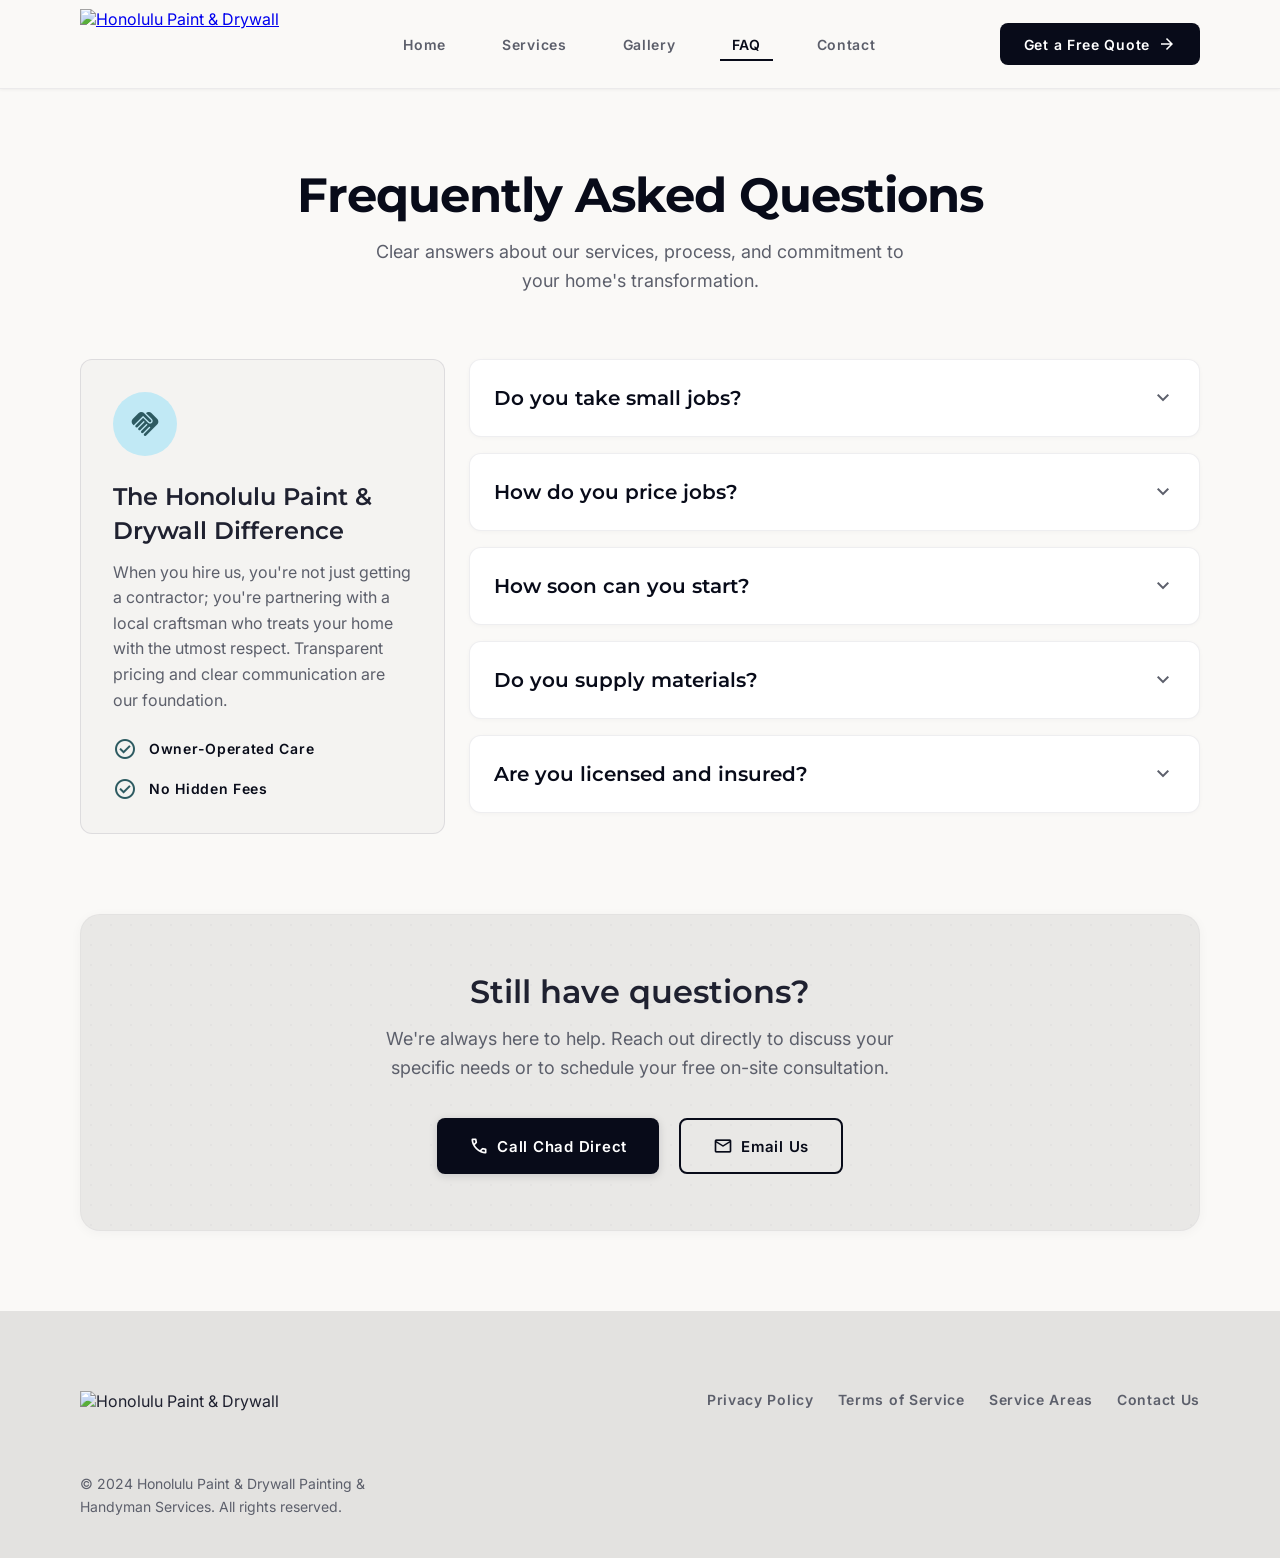
==== faq.html @ 26e697c6 "Initial website build" ====
<!DOCTYPE html>
<html lang="en">
<head>
  <meta charset="utf-8">
  <meta name="viewport" content="width=device-width, initial-scale=1.0">
  <title>FAQ – Honolulu Paint &amp; Drywall</title>
  <link rel="stylesheet" href="shared.css">
  <link rel="stylesheet" href="faq.css">
  <link rel="preconnect" href="https://fonts.googleapis.com">
  <link rel="preconnect" href="https://fonts.gstatic.com" crossorigin>
  <link href="https://fonts.googleapis.com/css2?family=Inter:wght@400;600&family=Montserrat:wght@600;700&display=swap" rel="stylesheet">
  <link href="https://fonts.googleapis.com/css2?family=Material+Symbols+Outlined:wght,FILL@100..700,0..1&display=swap" rel="stylesheet">
</head>
<body>

<!-- NAV -->
<nav class="nav">
  <div class="nav-inner">
    <a href="index.html" class="nav-logo"><img src="https://lh3.googleusercontent.com/aida-public/[base64]" alt="Honolulu Paint & Drywall"></a>
    <div class="nav-links">
      <a href="index.html">Home</a>
      <a href="services.html">Services</a>
      <a href="gallery.html">Gallery</a>
      <a href="faq.html" class="active">FAQ</a>
      <a href="faq.html#contact">Contact</a>
    </div>
    <a href="index.html#quote" class="nav-cta">Get a Free Quote <span class="material-symbols-outlined" style="font-size:18px">arrow_forward</span></a>
    <button class="nav-menu-btn" id="mobileMenuBtn" aria-label="Open menu">
      <span class="material-symbols-outlined">menu</span>
    </button>
  </div>
  <div class="mobile-menu" id="mobileMenu">
    <a href="index.html">Home</a>
    <a href="services.html">Services</a>
    <a href="gallery.html">Gallery</a>
    <a href="faq.html" class="active">FAQ</a>
    <a href="index.html#quote" class="mobile-cta">Get a Free Quote</a>
  </div>
</nav>

<!-- PAGE HERO -->
<header class="faq-hero">
  <div class="container" style="text-align:center">
    <h1>Frequently Asked Questions</h1>
    <p class="body-lg text-muted" style="max-width:540px;margin:16px auto 0">Clear answers about our services, process, and commitment to your home's transformation.</p>
  </div>
</header>

<!-- FAQ LAYOUT -->
<main class="faq-main">
  <div class="container">
    <div class="faq-layout">

      <!-- SIDE PANEL -->
      <aside class="faq-sidebar">
        <div class="sidebar-icon">
          <span class="material-symbols-outlined icon-fill" style="font-size:32px;color:var(--accent-teal)">handshake</span>
        </div>
        <h3 class="headline-sm" style="margin-bottom:12px">The Honolulu Paint &amp; Drywall Difference</h3>
        <p class="body-md text-muted" style="margin-bottom:24px">When you hire us, you're not just getting a contractor; you're partnering with a local craftsman who treats your home with the utmost respect. Transparent pricing and clear communication are our foundation.</p>
        <div class="sidebar-badges">
          <div class="sidebar-badge">
            <span class="material-symbols-outlined" style="color:var(--accent-teal)">check_circle</span>
            <span class="label-bold text-primary">Owner-Operated Care</span>
          </div>
          <div class="sidebar-badge">
            <span class="material-symbols-outlined" style="color:var(--accent-teal)">check_circle</span>
            <span class="label-bold text-primary">No Hidden Fees</span>
          </div>
        </div>
      </aside>

      <!-- ACCORDION -->
      <div class="faq-accordion">

        <div class="accordion-item">
          <div class="accordion-trigger" onclick="toggleAccordion(this.parentElement)">
            <h4 class="accordion-title">Do you take small jobs?</h4>
            <span class="material-symbols-outlined expand-icon">expand_more</span>
          </div>
          <div class="accordion-content">
            <div class="accordion-divider"></div>
            <p class="body-md text-muted">Absolutely. We understand that sometimes you just need a single wall patched or a small room refreshed. Chad personally handles smaller repair and paint jobs with the same dedication to quality as full-home renovations.</p>
          </div>
        </div>

        <div class="accordion-item">
          <div class="accordion-trigger" onclick="toggleAccordion(this.parentElement)">
            <h4 class="accordion-title">How do you price jobs?</h4>
            <span class="material-symbols-outlined expand-icon">expand_more</span>
          </div>
          <div class="accordion-content">
            <div class="accordion-divider"></div>
            <p class="body-md text-muted">We believe in complete transparency. Every project begins with a free, detailed walkthrough. We then provide a formalized, itemized quote breaking down labor and materials. There are no surprises or hidden fees — the price you see is the price you pay to get the job done right.</p>
          </div>
        </div>

        <div class="accordion-item">
          <div class="accordion-trigger" onclick="toggleAccordion(this.parentElement)">
            <h4 class="accordion-title">How soon can you start?</h4>
            <span class="material-symbols-outlined expand-icon">expand_more</span>
          </div>
          <div class="accordion-content">
            <div class="accordion-divider"></div>
            <p class="body-md text-muted">Our schedule fluctuates based on current projects, but we typically aim to begin new work within 1 to 3 weeks of quote approval. For emergency drywall repairs, we try to accommodate faster timelines whenever possible.</p>
          </div>
        </div>

        <div class="accordion-item">
          <div class="accordion-trigger" onclick="toggleAccordion(this.parentElement)">
            <h4 class="accordion-title">Do you supply materials?</h4>
            <span class="material-symbols-outlined expand-icon">expand_more</span>
          </div>
          <div class="accordion-content">
            <div class="accordion-divider"></div>
            <p class="body-md text-muted">Yes, we provide all the necessary professional-grade supplies, including premium paints, professional drywall compounds, and protective coverings. If you have a specific custom paint or finish you've already purchased, we are happy to use it and will adjust the quote accordingly.</p>
          </div>
        </div>

        <div class="accordion-item">
          <div class="accordion-trigger" onclick="toggleAccordion(this.parentElement)">
            <h4 class="accordion-title">Are you licensed and insured?</h4>
            <span class="material-symbols-outlined expand-icon">expand_more</span>
          </div>
          <div class="accordion-content">
            <div class="accordion-divider"></div>
            <p class="body-md text-muted">Absolutely. Honolulu Paint &amp; Drywall is fully licensed, bonded, and insured. We prioritize your peace of mind and the safety of your property above all else.</p>
          </div>
        </div>

      </div>
    </div>

    <!-- CONTACT CTA -->
    <div class="faq-cta" id="contact">
      <div class="faq-cta-dots"></div>
      <div class="faq-cta-body">
        <h2 class="headline-md" style="margin-bottom:12px">Still have questions?</h2>
        <p class="body-lg text-muted" style="max-width:520px;margin:0 auto 36px">We're always here to help. Reach out directly to discuss your specific needs or to schedule your free on-site consultation.</p>
        <div class="faq-cta-actions">
          <a href="tel:+15551234567" class="btn-primary" style="padding:16px 32px;font-size:15px">
            <span class="material-symbols-outlined" style="font-size:20px">call</span> Call Chad Direct
          </a>
          <a href="mailto:contact@honolulupaintanddrywall.com" class="btn-secondary" style="padding:16px 32px;font-size:15px">
            <span class="material-symbols-outlined" style="font-size:20px">mail</span> Email Us
          </a>
        </div>
      </div>
    </div>

  </div>
</main>

<!-- FOOTER -->
<footer class="footer">
  <div class="footer-inner">
    <div class="footer-brand">
      <img src="https://lh3.googleusercontent.com/aida-public/[base64]" alt="Honolulu Paint & Drywall">
      <p class="footer-copy">© 2024 Honolulu Paint &amp; Drywall Painting &amp; Handyman Services. All rights reserved.</p>
    </div>
    <div class="footer-links">
      <a href="#">Privacy Policy</a>
      <a href="#">Terms of Service</a>
      <a href="#">Service Areas</a>
      <a href="faq.html#contact">Contact Us</a>
    </div>
  </div>
</footer>

<script src="nav.js"></script>
<script>
function toggleAccordion(item) {
  item.classList.toggle('active');
}
</script>
</body>
</html>
---- shared.css ----
/* ===== SHARED STYLES - Honolulu Paint & Drywall ===== */
@import url('https://fonts.googleapis.com/css2?family=Inter:wght@400;600&family=Montserrat:wght@600;700&display=swap');
@import url('https://fonts.googleapis.com/css2?family=Material+Symbols+Outlined:wght,FILL@100..700,0..1&display=swap');

:root {
  --primary: #080b19;
  --on-primary: #ffffff;
  --primary-container: #1f2130;
  --on-primary-container: #87889b;
  --inverse-primary: #c4c5d9;
  --primary-fixed: #e1e1f6;
  --primary-fixed-dim: #c4c5d9;
  --on-primary-fixed: #191b29;
  --on-primary-fixed-variant: #444656;

  --secondary: #3e646e;
  --on-secondary: #ffffff;
  --secondary-container: #c1e9f5;
  --on-secondary-container: #446a74;
  --secondary-fixed: #c1e9f5;
  --secondary-fixed-dim: #a5cdd8;
  --on-secondary-fixed: #001f26;
  --on-secondary-fixed-variant: #254c55;

  --tertiary: #110b00;
  --on-tertiary: #ffffff;
  --tertiary-container: #29210c;
  --on-tertiary-container: #95886c;
  --tertiary-fixed: #f1e1c0;
  --tertiary-fixed-dim: #d4c5a6;
  --on-tertiary-fixed: #221b07;
  --on-tertiary-fixed-variant: #50462e;

  --surface: #faf9f7;
  --surface-dim: #dadad8;
  --surface-bright: #faf9f7;
  --surface-container-lowest: #ffffff;
  --surface-container-low: #f4f3f1;
  --surface-container: #efeeec;
  --surface-container-high: #e9e8e6;
  --surface-container-highest: #e3e2e0;
  --surface-variant: #e3e2e0;
  --surface-warm: #F2F2F2;
  --surface-tint: #5c5d6f;
  --on-surface: #1a1c1b;
  --on-surface-variant: #46464c;
  --inverse-surface: #2f3130;
  --inverse-on-surface: #f1f1ef;

  --background: #faf9f7;
  --on-background: #1a1c1b;

  --outline: #77767d;
  --outline-variant: #c7c5cc;

  --error: #ba1a1a;
  --on-error: #ffffff;
  --error-container: #ffdad6;
  --on-error-container: #93000a;

  --accent-teal: #2D5A61;
  --text-main: #1F2130;
  --text-muted: #5C5F6B;

  /* Spacing */
  --margin-desktop: 40px;
  --margin-mobile: 16px;
  --container-max: 1200px;
  --gutter: 24px;
  --section-gap: 80px;
  --base: 8px;

  /* Border radius */
  --radius-sm: 0.125rem;
  --radius: 0.25rem;
  --radius-lg: 0.5rem;
  --radius-xl: 0.75rem;
}

* { box-sizing: border-box; margin: 0; padding: 0; }

body {
  font-family: 'Inter', sans-serif;
  background: var(--surface);
  color: var(--text-main);
  -webkit-font-smoothing: antialiased;
  overflow-x: hidden;
}

.material-symbols-outlined {
  font-family: 'Material Symbols Outlined';
  font-weight: normal;
  font-style: normal;
  font-size: 24px;
  line-height: 1;
  letter-spacing: normal;
  text-transform: none;
  display: inline-block;
  white-space: nowrap;
  word-wrap: normal;
  direction: ltr;
  font-variation-settings: 'FILL' 0, 'wght' 400, 'GRAD' 0, 'opsz' 24;
  -webkit-font-smoothing: antialiased;
}
.icon-fill { font-variation-settings: 'FILL' 1, 'wght' 400, 'GRAD' 0, 'opsz' 24; }

/* Typography */
.display-lg { font-family: 'Montserrat', sans-serif; font-size: 48px; font-weight: 700; line-height: 1.1; letter-spacing: -0.02em; }
.display-lg-mobile { font-family: 'Montserrat', sans-serif; font-size: 36px; font-weight: 700; line-height: 1.2; letter-spacing: -0.02em; }
.headline-md { font-family: 'Montserrat', sans-serif; font-size: 32px; font-weight: 600; line-height: 1.3; }
.headline-sm { font-family: 'Montserrat', sans-serif; font-size: 24px; font-weight: 600; line-height: 1.4; }
.body-lg { font-family: 'Inter', sans-serif; font-size: 18px; font-weight: 400; line-height: 1.6; }
.body-md { font-family: 'Inter', sans-serif; font-size: 16px; font-weight: 400; line-height: 1.6; }
.label-bold { font-family: 'Inter', sans-serif; font-size: 14px; font-weight: 600; line-height: 1.2; letter-spacing: 0.05em; }
.caption { font-family: 'Inter', sans-serif; font-size: 12px; font-weight: 400; line-height: 1.4; }

/* Layout */
.container { max-width: var(--container-max); margin: 0 auto; padding: 0 var(--margin-desktop); }
@media (max-width: 768px) { .container { padding: 0 var(--margin-mobile); } }

/* ===== NAVIGATION ===== */
.nav {
  background: rgba(250,249,247,0.95);
  backdrop-filter: blur(12px);
  -webkit-backdrop-filter: blur(12px);
  position: sticky;
  top: 0;
  width: 100%;
  border-bottom: 1px solid rgba(199,197,204,0.3);
  box-shadow: 0 1px 3px rgba(0,0,0,0.05);
  z-index: 50;
}
.nav-inner {
  display: flex;
  justify-content: space-between;
  align-items: center;
  max-width: var(--container-max);
  margin: 0 auto;
  padding: 0 var(--margin-desktop);
  height: 88px;
}
.nav-logo img { height: 70px; width: auto; object-fit: contain; display: block; }
.nav-links { display: flex; gap: 32px; align-items: center; }
.nav-links a {
  font-family: 'Inter', sans-serif; font-size: 14px; font-weight: 600;
  letter-spacing: 0.05em; text-decoration: none; color: var(--text-muted);
  padding: 8px 12px; transition: color 0.2s;
}
.nav-links a:hover { color: var(--primary); }
.nav-links a.active { color: var(--primary); border-bottom: 2px solid var(--primary); padding-bottom: 6px; }
.nav-cta {
  display: inline-flex; align-items: center; gap: 8px;
  background: var(--primary); color: var(--on-primary);
  font-family: 'Inter', sans-serif; font-size: 14px; font-weight: 600;
  letter-spacing: 0.05em; padding: 12px 24px; border-radius: var(--radius-lg);
  text-decoration: none; border: none; cursor: pointer; transition: opacity 0.2s;
}
.nav-cta:hover { opacity: 0.9; }
.nav-menu-btn { display: none; background: none; border: none; cursor: pointer; color: var(--primary); }
@media (max-width: 768px) {
  .nav-inner { padding: 0 var(--margin-mobile); }
  .nav-links { display: none; }
  .nav-cta { display: none; }
  .nav-menu-btn { display: block; }
}
.mobile-menu {
  display: none; flex-direction: column;
  background: var(--surface); border-top: 1px solid rgba(199,197,204,0.3);
  padding: 16px var(--margin-mobile);
}
.mobile-menu.open { display: flex; }
.mobile-menu a {
  font-family: 'Inter', sans-serif; font-size: 14px; font-weight: 600;
  letter-spacing: 0.05em; text-decoration: none; color: var(--text-muted);
  padding: 12px 0; border-bottom: 1px solid rgba(199,197,204,0.2);
}
.mobile-menu a.active { color: var(--primary); border-left: 4px solid var(--primary); padding-left: 12px; background: var(--surface-container-low); }
.mobile-menu .mobile-cta {
  margin-top: 16px; background: var(--primary); color: var(--on-primary);
  text-align: center; padding: 14px; border-radius: var(--radius-lg); font-weight: 600;
}

/* ===== FOOTER ===== */
.footer { background: var(--surface-container-highest); padding: var(--section-gap) 0 40px; }
.footer-inner {
  max-width: var(--container-max); margin: 0 auto;
  padding: 0 var(--margin-desktop);
  display: flex; justify-content: space-between; align-items: flex-start;
  gap: var(--gutter); flex-wrap: wrap;
}
.footer-brand img { height: 70px; object-fit: contain; display: block; margin-bottom: 12px; }
.footer-copy { font-family: 'Inter', sans-serif; font-size: 14px; color: var(--text-muted); max-width: 320px; line-height: 1.6; }
.footer-links { display: flex; flex-wrap: wrap; gap: 24px; align-items: center; }
.footer-links a {
  font-family: 'Inter', sans-serif; font-size: 14px; font-weight: 600;
  letter-spacing: 0.05em; color: var(--text-muted); text-decoration: none; transition: color 0.2s;
}
.footer-links a:hover { color: var(--primary); }
@media (max-width: 768px) {
  .footer-inner { flex-direction: column; align-items: center; padding: 0 var(--margin-mobile); text-align: center; }
  .footer-links { justify-content: center; }
}

/* ===== BUTTONS ===== */
.btn-primary {
  display: inline-flex; align-items: center; gap: 8px;
  background: var(--primary); color: var(--on-primary);
  font-family: 'Inter', sans-serif; font-size: 14px; font-weight: 600;
  letter-spacing: 0.05em; padding: 14px 32px; border-radius: var(--radius-lg);
  text-decoration: none; border: none; cursor: pointer; transition: opacity 0.2s;
  box-shadow: 0 2px 8px rgba(8,11,25,0.15);
}
.btn-primary:hover { opacity: 0.9; }
.btn-secondary {
  display: inline-flex; align-items: center; gap: 8px;
  background: transparent; color: var(--primary);
  font-family: 'Inter', sans-serif; font-size: 14px; font-weight: 600;
  letter-spacing: 0.05em; padding: 14px 32px; border-radius: var(--radius-lg);
  text-decoration: none; border: 2px solid var(--primary); cursor: pointer; transition: background 0.2s;
}
.btn-secondary:hover { background: rgba(8,11,25,0.05); }

/* Utilities */
.text-primary { color: var(--primary); }
.text-muted { color: var(--text-muted); }
.text-teal { color: var(--accent-teal); }
.text-white { color: #fff; }
---- faq.css ----
/* ===== FAQ PAGE ===== */
.faq-hero {
  padding: var(--section-gap) 0 64px;
}
.faq-hero h1 {
  font-family: 'Montserrat', sans-serif;
  font-size: 48px; font-weight: 700;
  line-height: 1.1; letter-spacing: -0.02em;
  color: var(--primary);
}

/* Layout */
.faq-main { padding-bottom: var(--section-gap); }
.faq-layout {
  display: grid;
  grid-template-columns: 4fr 8fr;
  gap: var(--gutter);
  align-items: start;
  margin-bottom: var(--section-gap);
}

/* Sidebar */
.faq-sidebar {
  background: var(--surface-container-low);
  border: 1px solid rgba(199,197,204,0.5);
  border-radius: var(--radius-xl);
  padding: 32px;
  position: sticky;
  top: 108px;
}
.sidebar-icon {
  width: 64px; height: 64px;
  background: var(--secondary-container);
  border-radius: 50%;
  display: flex; align-items: center; justify-content: center;
  margin-bottom: 24px;
}
.sidebar-badges { display: flex; flex-direction: column; gap: 16px; }
.sidebar-badge {
  display: flex; align-items: center; gap: 12px;
}

/* Accordion */
.faq-accordion { display: flex; flex-direction: column; gap: 16px; }

.accordion-item {
  background: var(--surface-container-lowest);
  border: 1px solid rgba(199,197,204,0.3);
  border-radius: var(--radius-xl);
  overflow: hidden;
  box-shadow: 0 1px 4px rgba(0,0,0,0.03);
  cursor: pointer;
  transition: box-shadow 0.2s;
}
.accordion-item:hover { box-shadow: 0 4px 12px rgba(31,33,48,0.06); }

.accordion-trigger {
  display: flex;
  justify-content: space-between;
  align-items: center;
  padding: 24px;
  gap: 16px;
}
.accordion-title {
  font-family: 'Montserrat', sans-serif;
  font-size: 20px; font-weight: 600;
  line-height: 1.4;
  color: var(--primary);
  flex: 1;
}

.expand-icon {
  color: var(--text-muted);
  flex-shrink: 0;
  transition: transform 0.3s ease;
}
.accordion-item.active .expand-icon { transform: rotate(180deg); }

.accordion-content {
  max-height: 0;
  overflow: hidden;
  opacity: 0;
  transition: max-height 0.35s ease, opacity 0.3s ease, padding 0.3s ease;
  padding: 0 24px;
}
.accordion-item.active .accordion-content {
  max-height: 400px;
  opacity: 1;
  padding: 0 24px 24px;
}
.accordion-divider {
  height: 1px;
  background: var(--surface-variant);
  margin-bottom: 16px;
}

/* FAQ CTA */
.faq-cta {
  background: var(--surface-container-high);
  border: 1px solid rgba(199,197,204,0.2);
  border-radius: 20px;
  padding: 56px 48px;
  text-align: center;
  position: relative; overflow: hidden;
  box-shadow: 0 2px 12px rgba(31,33,48,0.04);
}
.faq-cta-dots {
  position: absolute; inset: 0;
  background-image: radial-gradient(var(--text-main) 1px, transparent 1px);
  background-size: 20px 20px;
  opacity: 0.03;
  pointer-events: none;
}
.faq-cta-body { position: relative; z-index: 1; }
.faq-cta-actions {
  display: flex; flex-wrap: wrap;
  justify-content: center;
  gap: 20px;
}

@media (max-width: 1024px) {
  .faq-layout { grid-template-columns: 1fr; }
  .faq-sidebar { position: static; }
}
@media (max-width: 768px) {
  .faq-hero h1 { font-size: 32px; }
  .faq-cta { padding: 40px 24px; }
  .faq-cta-actions { flex-direction: column; align-items: stretch; }
  .faq-cta-actions a { justify-content: center; }
  .accordion-title { font-size: 17px; }
}
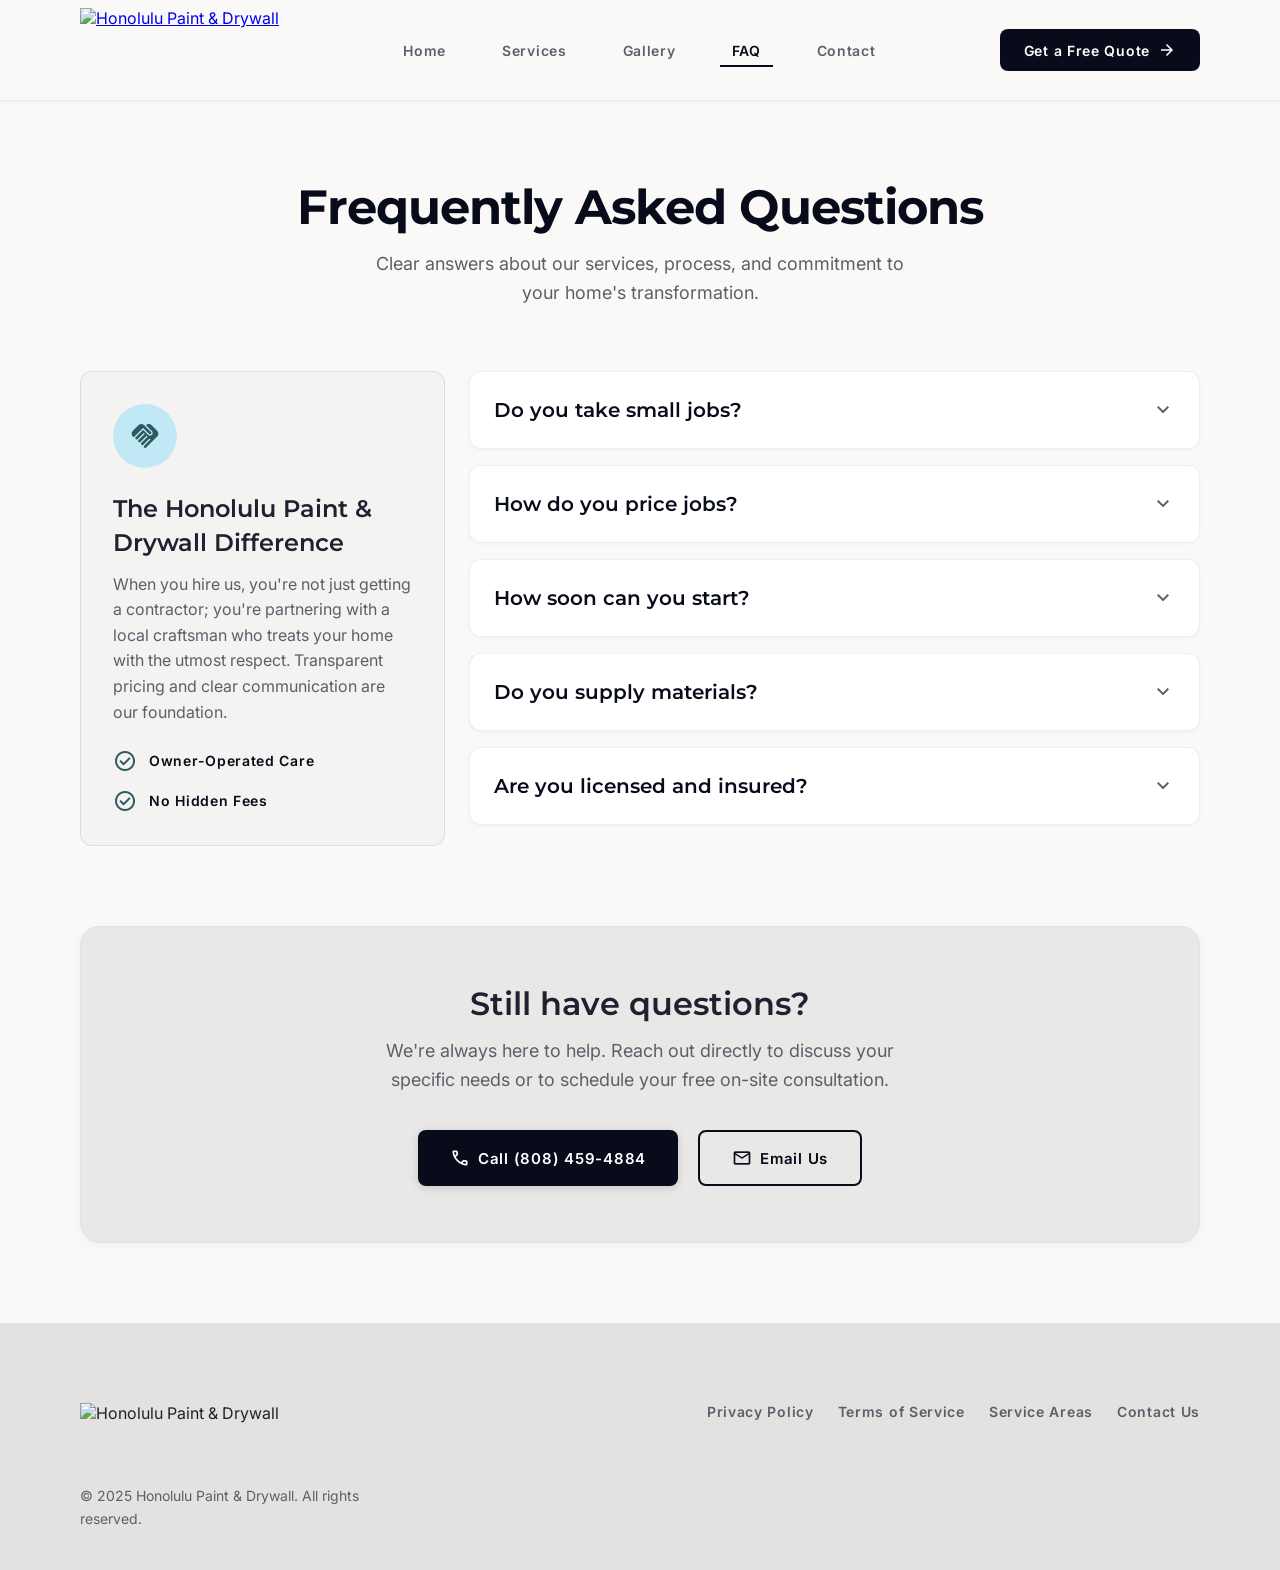
==== commit 695de8a2: "Fix bugs and polish across all pages - Fix wrong phone/email in FAQ contact section - Add working fi" ====
--- a/faq.html
+++ b/faq.html
@@ -138,10 +138,10 @@
         <h2 class="headline-md" style="margin-bottom:12px">Still have questions?</h2>
         <p class="body-lg text-muted" style="max-width:520px;margin:0 auto 36px">We're always here to help. Reach out directly to discuss your specific needs or to schedule your free on-site consultation.</p>
         <div class="faq-cta-actions">
-          <a href="tel:+15551234567" class="btn-primary" style="padding:16px 32px;font-size:15px">
-            <span class="material-symbols-outlined" style="font-size:20px">call</span> Call Chad Direct
+          <a href="tel:+18084594884" class="btn-primary" style="padding:16px 32px;font-size:15px">
+            <span class="material-symbols-outlined" style="font-size:20px">call</span> Call (808) 459-4884
           </a>
-          <a href="mailto:contact@honolulupaintanddrywall.com" class="btn-secondary" style="padding:16px 32px;font-size:15px">
+          <a href="mailto:chadprice59@gmail.com" class="btn-secondary" style="padding:16px 32px;font-size:15px">
             <span class="material-symbols-outlined" style="font-size:20px">mail</span> Email Us
           </a>
         </div>
@@ -156,7 +156,7 @@
   <div class="footer-inner">
     <div class="footer-brand">
       <img src="https://lh3.googleusercontent.com/aida-public/[base64]" alt="Honolulu Paint & Drywall">
-      <p class="footer-copy">© 2024 Honolulu Paint &amp; Drywall Painting &amp; Handyman Services. All rights reserved.</p>
+      <p class="footer-copy">© 2025 Honolulu Paint &amp; Drywall. All rights reserved.</p>
     </div>
     <div class="footer-links">
       <a href="#">Privacy Policy</a>
--- a/shared.css
+++ b/shared.css
@@ -137,9 +137,9 @@
   max-width: var(--container-max);
   margin: 0 auto;
   padding: 0 var(--margin-desktop);
-  height: 88px;
-}
-.nav-logo img { height: 70px; width: auto; object-fit: contain; display: block; }
+  height: 100px;
+}
+.nav-logo img { height: 84px; width: auto; object-fit: contain; display: block; }
 .nav-links { display: flex; gap: 32px; align-items: center; }
 .nav-links a {
   font-family: 'Inter', sans-serif; font-size: 14px; font-weight: 600;
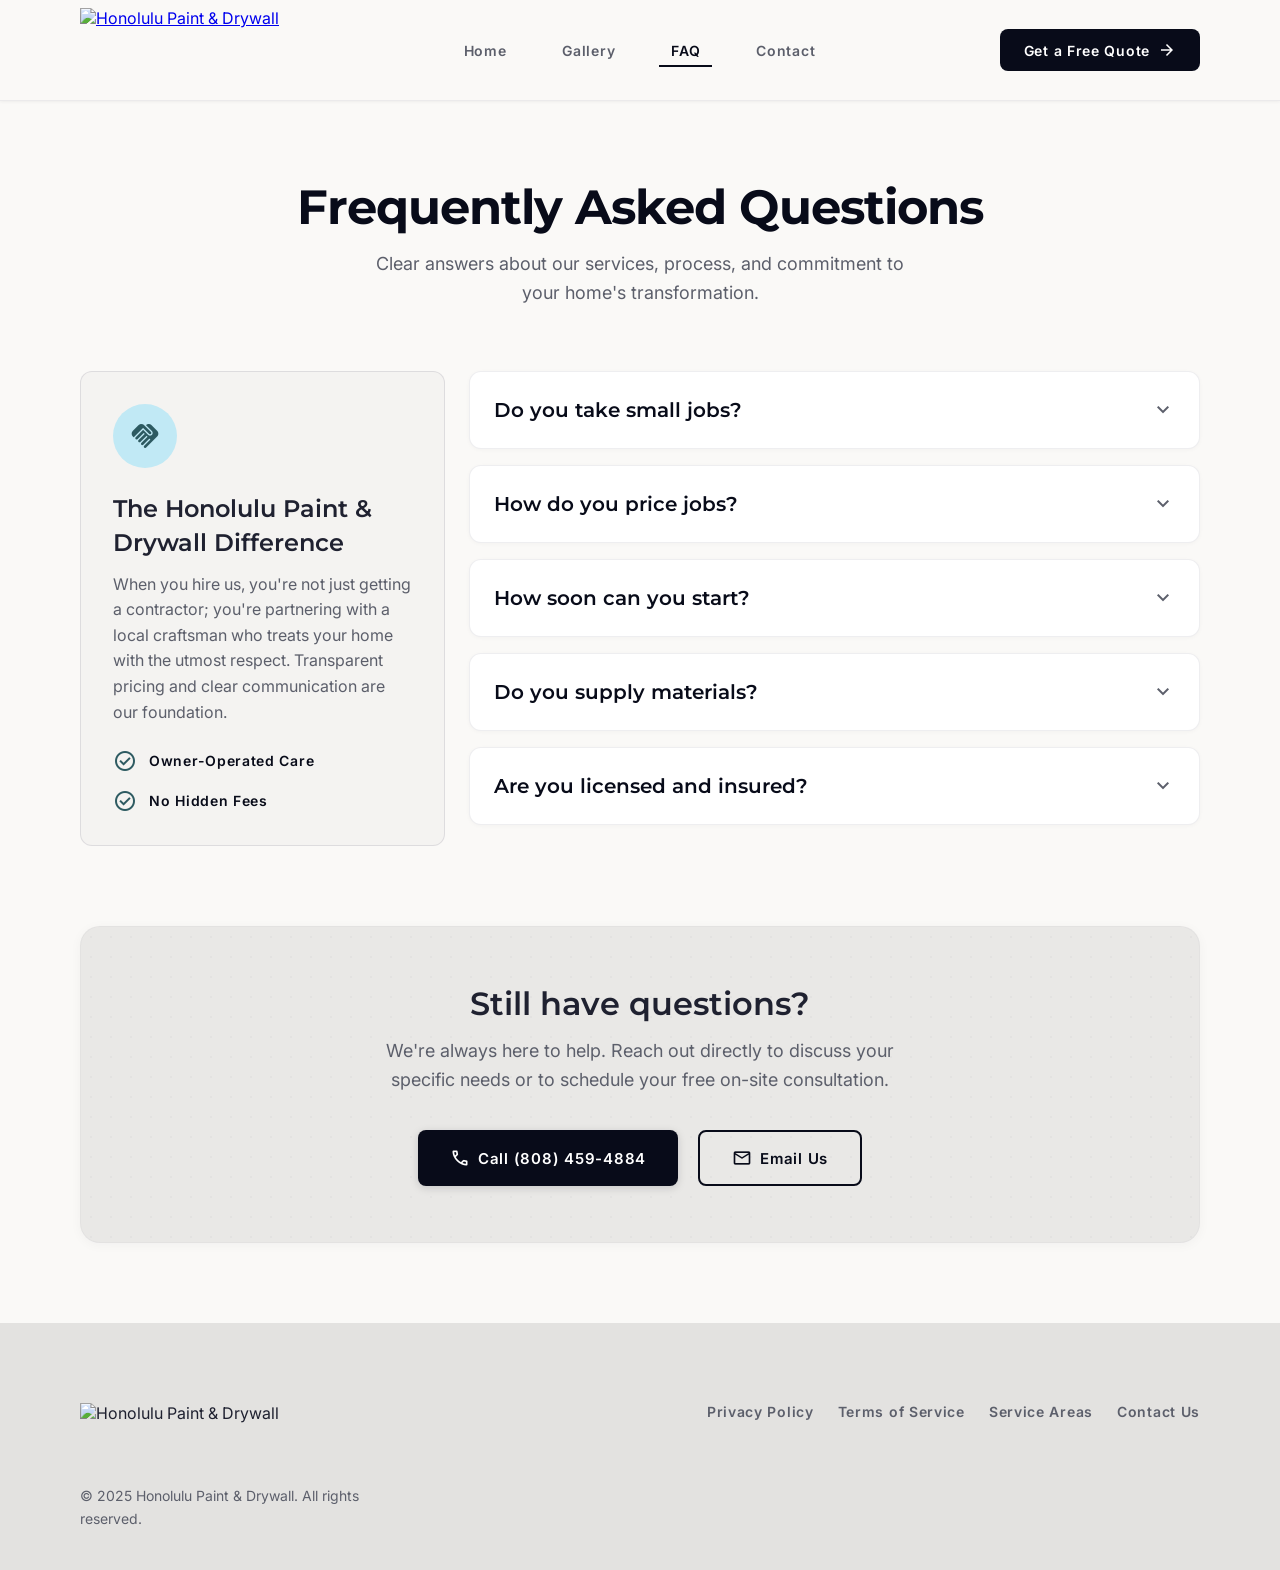
==== commit c13b8eae: "Remove Services page; move Why Choose Chad to the home page The Services page mostly repeated the ho" ====
--- a/faq.html
+++ b/faq.html
@@ -19,7 +19,6 @@
     <a href="index.html" class="nav-logo"><img src="https://lh3.googleusercontent.com/aida-public/[base64]" alt="Honolulu Paint & Drywall"></a>
     <div class="nav-links">
       <a href="index.html">Home</a>
-      <a href="services.html">Services</a>
       <a href="gallery.html">Gallery</a>
       <a href="faq.html" class="active">FAQ</a>
       <a href="faq.html#contact">Contact</a>
@@ -31,7 +30,6 @@
   </div>
   <div class="mobile-menu" id="mobileMenu">
     <a href="index.html">Home</a>
-    <a href="services.html">Services</a>
     <a href="gallery.html">Gallery</a>
     <a href="faq.html" class="active">FAQ</a>
     <a href="index.html#quote" class="mobile-cta">Get a Free Quote</a>
